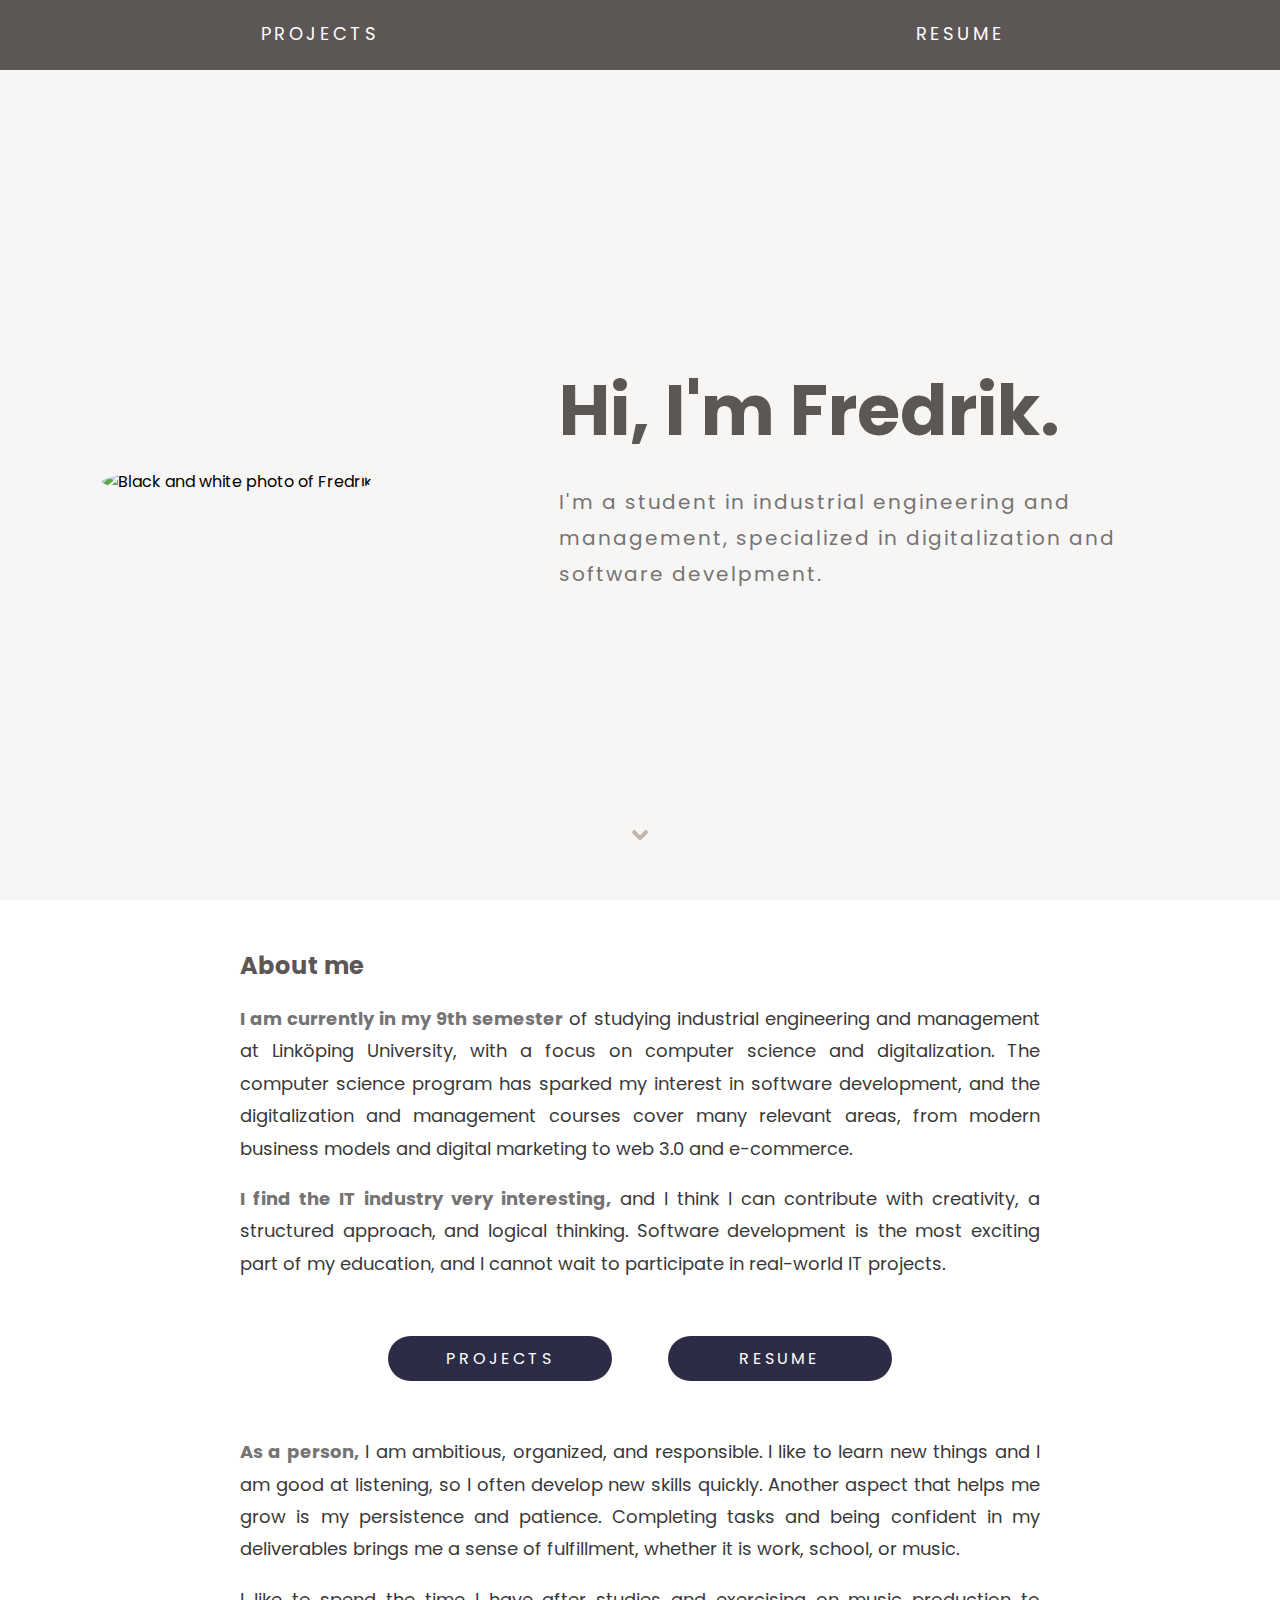
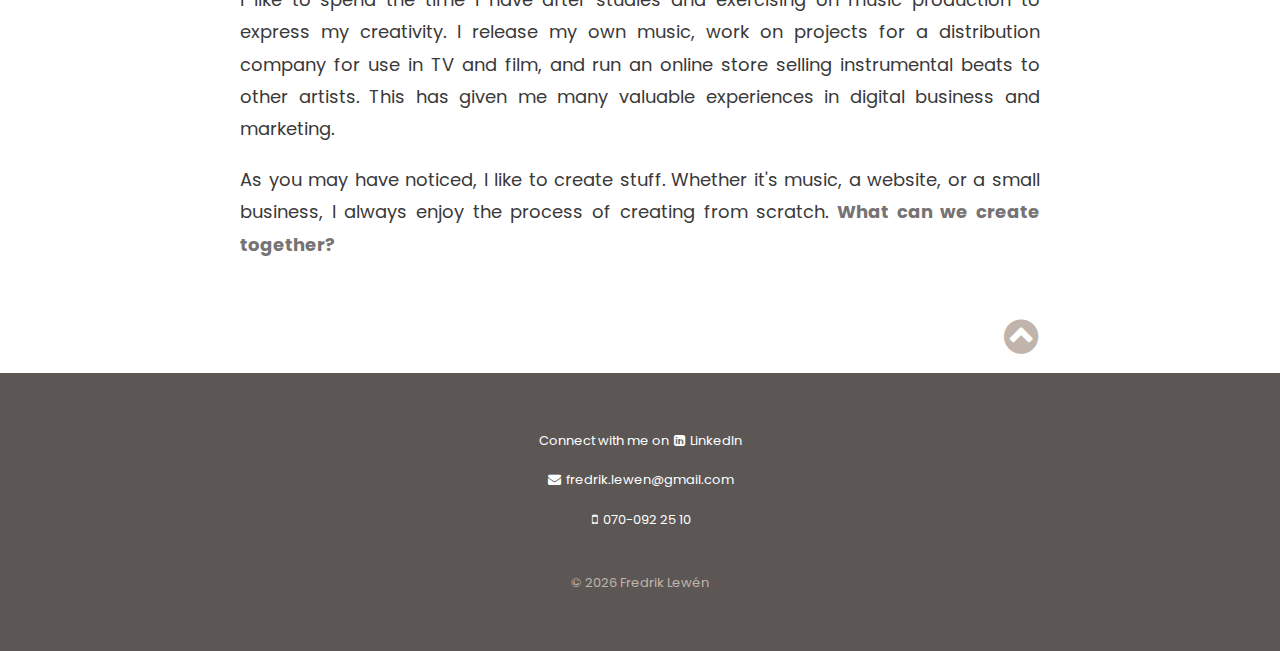
==== index.html @ 08462e17 "Add files via upload" ====
<!DOCTYPE html>
<html lang="en">

<head>
    <meta charset="UTF-8">
    <meta http-equiv="X-UA-Compatible" content="IE=edge">
    <meta name="viewport" content="width=device-width, initial-scale=1.0">
    <title>Fredrik Lewén</title>
    <link rel="stylesheet" href="./style.css">
    <!-- Poppins Font -->
    <link rel="preconnect" href="https://fonts.googleapis.com">
    <link rel="preconnect" href="https://fonts.gstatic.com" crossorigin>
    <link href="https://fonts.googleapis.com/css2?family=Poppins:ital,wght@0,100;0,400;0,700;1,400&display=swap"
        rel="stylesheet">
    <!-- Font Awesome Icons -->
    <link rel="stylesheet" href="https://cdnjs.cloudflare.com/ajax/libs/font-awesome/4.7.0/css/font-awesome.min.css">
    <!-- JS File -->
    <script src="functions.js"></script>
</head>

<body>
    <nav>
        <!-- <a href="./index.html">Fredrik Lewén</a> -->
        <a href="./projects.html">Projects</a>
        <a href="./resume.html">Resume</a>
        <!-- <a href="./about-me.html">About me</a> -->
        <!-- <a href="#" id="nav-toggle" onclick="toggleNav()"><i class="fa fa-bars"></i></a> -->
    </nav>

    <div id="home-div">

        <div id="image-div">
            <img src="./images/fredrik_bw.jpg" alt="Black and white photo of Fredrik">
            <!-- <div id="rectangle"></div>
            <div id="rectangle2"></div> -->
        </div>

        <div id="welcome-div">
            <!-- <h1>Fredrik Lewén</h1> -->
            <h1 id="hi">Hi, I'm Fredrik.</h1>

            <p class="sub-h1">
                I'm a student in industrial engineering and management,
                specialized in digitalization and software develpment.
            
            <!-- I'm an industrial engineering and management student particularly interested in software
                design and development – I love the combination of logic, creativity, and design.             -->            
            </p>
            
                <!-- <p class="sub-h1">
                I'm particularly interested in software design and 
                development – I love the combination of logic, creativity, 
                and design.
            </p> -->
        </div>

        <p id="scroll-down"><i class="fa fa-chevron-down"></i></p>
        
    </div>

    <div id="home-div-2">
        <!-- <h2>Welcome!</h2>
        <p id="welcome-text">
            Here you'll find everything you need to know about me and my projects,
            as well as my education and previous work resumes.
        </p> -->
        
        <h2>About me</h2>
        <div>
            <!-- <h3>Hi, I'm Fredrik.</h3> -->
            <p>
                <!-- I'm an engineering and management student particularly interested in software
                design and development – I love the combination of logic, creativity, and design. -->

                <b>I am currently in my 9th semester</b> of studying industrial engineering and management at Linköping University, with a focus on computer science and digitalization. The computer science program has sparked my interest in software development, and the digitalization and management courses cover many relevant areas, from modern business models and digital marketing to web 3.0 and e-commerce.
            </p>
            
            <p>
                <b>I find the IT industry very interesting,</b> and I think I can contribute with creativity, a structured approach, and logical thinking. Software development is the most exciting part of my education, and I cannot wait to participate in real-world IT projects. 
                <!-- I am, so far, primarily focused on front-end development. -->

                <!-- I find the IT industry very interesting, and I can't wait to contribute with
                my structural approach and logical thinking. Developing web applications has
                without a doubt been the most fun part of my education and it would be really
                exciting to see how companies are working with IT projects.
                As I'm getting closer to graduating, I'm now looking for jobs and internships at companies that I'm
                really interested in and curious about. -->
            </p>
        </div>
        <div id="buttons">
            <a class="btn" href="./projects.html">Projects</a>
            <a class="btn" href="./resume.html">Resume</a>
            <!-- <a class="btn" href="./about-me.html">About me</a> -->
        </div>

        <div>
                <!-- <p>
                    When I'm not studying, I love to make music and run my own business project. 
                    By producing and mixing, I get to use my creativity, and by managing the entire 
                    business side of it, I'm continuously developing new useful skills. 
                </p> -->
                <p>
                    <b>As a person,</b> I am ambitious, organized, and responsible. I like to learn new things and I am good at listening, so I often develop new skills quickly. Another aspect that helps me grow is my persistence and patience. Completing tasks and being confident in my deliverables brings me a sense of fulfillment, whether it is work, school, or music. 
                </p>
                <p>
                    I like to spend the time I have after studies and exercising on music production to express my creativity. I release my own music, work on projects for a distribution company for use in TV and film, and run an online store selling instrumental beats to other artists. This has given me many valuable experiences in digital business and marketing.
                </p>
                <p>
                    As you may have noticed, I like to create stuff. Whether it's music, a website, 
                    or a small business, I always enjoy the process of creating from scratch.
                    <b>What can we create together?</b>
                </p>
        </div>

        <p class="scroll-up"><i class="fa fa-chevron-circle-up"></i></p>
    </div>

    <footer>
        <p>
            Connect with me on
            <a href="https://www.linkedin.com/in/fredrik-lewen/" target="_blank"><i class="fa fa-linkedin-square"></i> 
                LinkedIn</a>
        </p>
        <p><a href="mailto:fredrik.lewen@gmail.com"><i class="fa fa-envelope"></i>
                fredrik.lewen@gmail.com</a></p>
        <p><a href="tel:070-092 25 10"><i class="fa fa-mobile"></i>
                070-092 25 10</a></p>

        <p id="copyright"> &copy;
            <script> document.write(new Date().getFullYear());</script> Fredrik Lewén
        </p>

    </footer>
</body>

</html>
---- style.css ----
:root {
    --main-bg: #c0b4ac;
    --light-bg: #f8f6f5;
    --primary: #5c5755;
    --secondary: #757373;
    --accent-bright: rgb(84, 84, 148);
    --accent-dark: rgb(44, 44, 70);
    --text: #3a3939;
}

html {
    box-sizing: border-box;
    font-family: 'Poppins', sans-serif;
}

*, *::after, *::before {
    box-sizing: border-box;
}

body {
    margin: 0;
}


/* NAVBAR */

nav {
    /* background: linear-gradient(45deg, rgb(37, 37, 114), rgb(87, 28, 87)); */
    background-color: var(--primary);
    display: grid;
    grid-template-rows: 20px;
    grid-template-columns: 1fr 1fr;
    text-align: center;
    height: 70px;
}

nav a {
    color: white;
    text-decoration: none;
    text-transform: uppercase;
    margin: 20px auto;
    font-size: large;
    /* font-weight: 100; */
    letter-spacing: 0.2em;
    transition: transform 300ms;
}

nav a:hover {
    /* font-weight: bold; */
    text-decoration: none;

    /* text-underline-offset: 8px;
    text-decoration-thickness: 2px; */

    transform: translate(0, 0.2em);
}



/* #nav-toggle {
    display: none;
}

nav a {
    display: inline-block;
    text-align: center;
    padding: 14px 10px;
    text-decoration: none;
} 

@media (max-width: 600px) {
    nav a {
        display: none;
    }

    #nav-toggle {
        display: inline-block;
    }
}

#nav-menu {
    display: none;
    position: absolute;
    background-color: #f1f1f1;
    box-shadow: 0px 8px 16px 0px rgba(0,0,0,0.2);
    z-index: 1;
}

nav a {
    display: inline-block;
    text-align: center;
    padding: 14px 10px;
    text-decoration: none;
}

@media (max-width: 600px) {
    nav a:not(#nav-toggle) {
        display: none;
    }

    #nav-toggle {
        display: inline-block;
    }
} */



/* TEXT */

h1 {
    font-size: 50px;
    font-weight: 100;
    letter-spacing: 0.1em;
    text-align: center;
    color: var(--primary);
    margin: 60px auto 0;
    text-transform: uppercase;
    /* font-style: italic; */
}
#hi {
    font-size: 70px;
    text-transform: none;
    text-align: left;
    font-weight: bold;
    letter-spacing: 0;
    margin: 0 auto;
}

/* hr {
    width: 200px;
    height: 1.5px;
    background-color: var(--main-bg);
    border: none;
    margin: 0 auto 30px;
} */

h2 {
    /* font-size: 50px;
    font-weight: 100;
    margin: 50px 0 30px;
    text-align: center;  */
    font-size: x-large;
    font-weight: bold;
    color: var(--primary);
    letter-spacing: 0.02em;
    margin-top: 6%;
}

h3 {
    font-size: 16px;
    font-weight: bold;
    color: var(--primary);
    letter-spacing: 0.02em;
    margin-bottom: 0;
}

b {
    color: var(--secondary);
}

.text-div b {
    color: var(--main-bg);
    font-size: small;
}

p {
    font-size: large;
    line-height: 1.8em;
    color: var(--text);
}

ul {
    list-style-type: square; 
    color: var(--text);
    padding: 0;
    font-size: large;
}
li {
    margin: 1em;
    margin-right: 0;
    padding-left: 2%;
    line-height: 1.8em;
}

.sub-h1 {
    color: var(--secondary);
    font-size: 20px;
    letter-spacing: 0.1em;
}

#dl-pdf {
    /* text-align: center; */
    font-size: small;
    margin-top: 1em;

    position: absolute;
    top: 70px;
    right: 10%;
}
#dl-pdf i {
    margin: 0.5em;
}
#dl-pdf a {
    color: var(--accent-bright);
    text-decoration: none;
    text-transform: uppercase;
    letter-spacing: 0.2em;
    transition: all 300ms;
}
#dl-pdf a:hover {
    /* font-weight: bold; */
    text-decoration: none;
    color: var(--accent-dark);
    /* text-underline-offset: 8px;
    text-decoration-thickness: 2px; */

    transform: translate(0, 0.2em);
    transition: all 300ms;

}



/* DIVS */

.center-div {
    width: 80%;
    margin: 0 auto;
}
.split-div {
    display: flex;
    /* grid-template-rows: 1fr 1fr; */
    /* grid-template-columns: 1fr 1fr; */
    grid-template-columns: repeat(2, 1fr);

    grid-gap: 2em; 
    /* grid-row: 1 / 2; */
}
.split-div:nth-child(2) {
    /* grid-row: 1 / 2; */

    grid-area: 2 / 4 / 4 / 6;

    grid-row-start: 1;
    grid-column-start: 2;
    grid-row-end: 2;
    grid-column-end: 2;
}


.text-div {
    text-align: justify;
    background-color: var(--light-bg);
    /* padding: 0.5em 2em; */
    padding: 1% 5%;
    margin-bottom: 30px;
}

#home-div {
    display: flex;
    flex-direction: row;
    justify-content: center;
    flex-wrap: wrap;
    width: 100%;
    min-height: calc(100vh - 70px);
    padding: 0 8%;
    background-color: var(--light-bg);
}
#image-div {
    width: 35%;
    min-width: 300px;
    margin: auto;
    justify-content: center;
    /* background-color: var(--main-bg); */
}
#image-div img {
    width: 100%;
    height: 100%;
    margin: auto;
    object-fit: cover;
    overflow: hidden;
    border-radius: 50%;
    /* border: 5px solid var(--secondary);
    padding: 4px; */
}
#welcome-div {
    width: 65%;
    /* min-width: 500px; */
    margin: auto;
    padding-left: 80px;
    text-align: left;
}

#home-div-2 {
    width: 800px;
    margin: 40px auto 0;
    /* padding: 5% 16%; */
    min-height: 400px;
    text-align: justify;
}
@media (max-width: 880px) {
    #home-div-2 {
        width: 90%;
    }
}
#welcome-text {
    margin: 0 auto;
}
#scroll-down {
    position: absolute;
    font-size: large;
    color: var(--main-bg);
    top: calc(100vh - 100px);
    cursor: pointer;
}
#scroll-down :hover{
    transition: 200ms;
    background-color: var(--main-bg);
    color: var(--light-bg);
    border-radius: 50px;
    padding: 4px;
}

.scroll-up {
    font-size: 40px;
    width: 40px;
    cursor: pointer;
    text-align: right;
    margin: 40px 0 0 auto;
    color: var(--main-bg);
}
.scroll-up:hover{
    transition: all 200ms;
    color: var(--primary);
}


.flex {
    display: flex;
}

.flex .text-div {
    flex-basis: 67%;
    width: 100%;
}

.flex :first-child {
    flex-basis: 33%;
}


/* IMAGES */

.parallax {
  background-image: url("./images/fredrik_summer.jpg");
  height: 300px;
  background-attachment: fixed;
  background-position: center;
  background-size: cover;
  margin: 50px 0;
}

#electronics-parallax {
    background-image: url("./images/electronics.jpg");
    height: 150px;
    background-attachment: fixed;
    background-position: center;
    background-size: cover;
    margin: 30px 0;
}

#studies-parallax {
    background-image: url("./images/studies.jpg");
    height: 150px;
    background-attachment: fixed;
    background-position: center;
    background-size: cover;
    margin: 30px 0;
}

.flex img {
    width: 94%;
    justify-content: center;
    height: 100%;
    object-fit: cover;
}

/* #rectangle {
    width: 120px;
    height: 15px;
    background: linear-gradient(45deg, rgb(37, 37, 114), rgb(87, 28, 87));
    position: absolute;
    bottom: 350px;
    left: 69%;
}

#rectangle2 {
    width: 60px;
    height: 15px;
    background: linear-gradient(45deg, rgb(37, 37, 114), rgb(87, 28, 87));
    position: absolute;
    bottom: -100px;
    left: 23%;
} */


/* LINKS AND BUTTONS */

p a, li a {
    color: var(--accent-bright);
    /* text-decoration: none; */
    /* text-decoration-thickness: 2px; */
    text-underline-offset: 8px;
    transition: all 300ms;
}
p a:hover, li a:hover {
    text-decoration: underline;
    text-underline-offset: 12px;
    /* text-decoration-thickness: 2px; */
    transition: all 300ms;

}

#buttons {
    text-align: center;
    margin: 0 auto;
    display: grid;
    grid-template-rows: 120px;
    grid-template-columns: 1fr 1fr;
    width: 70%;
}
.btn {
    color: white;
    text-decoration: none;
    /* background: linear-gradient(45deg, var(--accent-dark), var(--accent-bright)); */
    background-color: var(--accent-dark); 
    padding: 10px 0;
    width: 80%;
    margin: auto;
    text-transform: uppercase;
    font-size: medium;
    letter-spacing: 0.2em;
    transition: all .2s linear;
    border-radius: 30px;
    /* border: 2px solid var(--accent-dark); */
}
.btn:hover {
    padding: 14px 44px;
    margin: auto;
    /* color: white;
    background-color: var(--accent-dark); */
}

.back-btn {
    position: absolute;
    font-size: large;
    color: var(--main-bg);
    top: 84px;
    text-decoration: none;
    letter-spacing: 0.1em;
    transition: all 200ms;
    cursor: pointer;
}
.back-btn :hover{
    color: var(--secondary);
    transition: all 200ms;
}


@media(max-width: 700px) {
    #buttons {
        width: 80%;
    }

}
@media(max-width: 560px) {
    /* #buttons {
        width: 100%;
    } */
    .btn {
        padding: 10px 20px;
        font-size: small;
        letter-spacing: 0.2em;
        width: 86%;
    }
    .btn:hover {
        padding: 14px 24px;
    }
}


/* FOOTER */

footer {
    /* background: linear-gradient(45deg, rgb(37, 37, 114), rgb(87, 28, 87)); */
    background-color: var(--primary);
    color: white;
    text-align: center;
    padding: 40px;
    /* margin-top: 80px; */
}

footer a, footer p {
    color: white;
    font-size: small;
    margin: 16px auto;

    text-decoration: none; 

}

/* footer a {
    text-decoration: underline;
    text-underline-offset: 8px;
    text-decoration-thickness: 1px;

    transition: text-underline-offset 200ms;
} */
footer a:hover {
    /* text-underline-offset: 10px;
    text-decoration-thickness: 1px;
    transition: text-underline-offset 200ms; */

    text-decoration: none;
    /* transform: translate(0, 0.2em); */
} 

i {
    margin: 2px;
}


#copyright {
    color: var(--main-bg);
    margin-top: 40px;
}



@media (max-width: 1080px) {
    h1, #hi {
        font-size: 50px;
    }

    .sub-h1 {
        font-size: 16px;
    }

    p, li {
        font-size: medium;
    }
}

@media (max-width: 1020px) {
    
    /* #hi {
        text-align: center;
    } */
    #welcome-div {
        width: 600px; 
        text-align: justify;
        padding: 0;
        margin: 0 auto;
    }
}

@media (max-width: 760px) {
    h1 {
        font-size: 40px;
    }
    .back-btn {
        top: 76px;
    }
    h2 {
        font-size: 18px;
    }
    h3 {
        font-size: 14px;
    }

    p, li {
        font-size: 14px;
    }

    #dl-pdf {
        top: 64px;
        right: 5%;
    }

    .center-div {
        width: 90%;
    }
}

@media (max-width: 500px) {
    h1 {
        margin-top: 30px;
    }
    h1, #hi {
        font-size: 30px;
    }
    .back-btn {
        font-size: medium;
        top: 40px;
    }
    #dl-pdf {
        font-size: 11px;    
        top: 30px;
    }

    #projects-div h2 {
        font-size: 14px;
        margin: 2em 0 1em;
    }

    #welcome-div {
        width: 600px; 
        text-align: left;
    }

    #studies-parallax, #electronics-parallax {
        height: 80px;
    }

}


/* #welcome-div {
    width: 100%; 
    padding: 5%;
    text-align: left;
} */
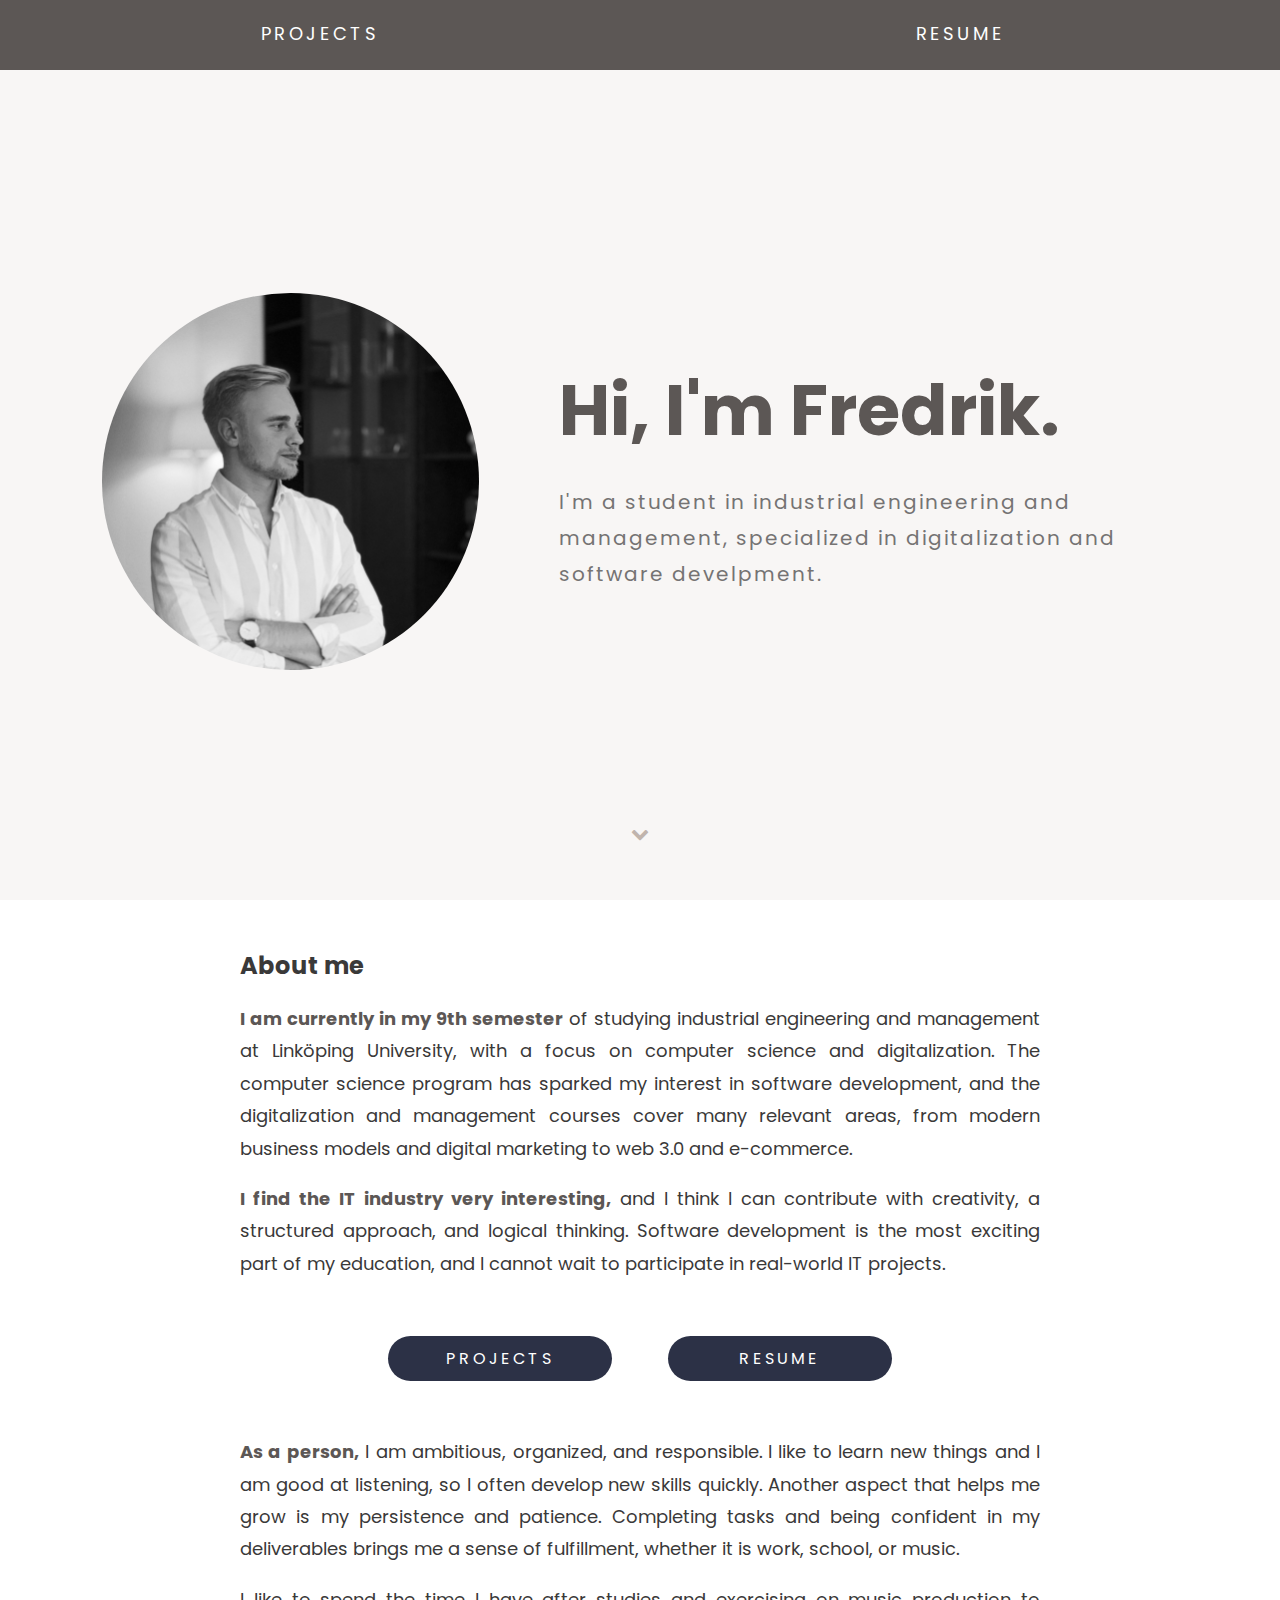
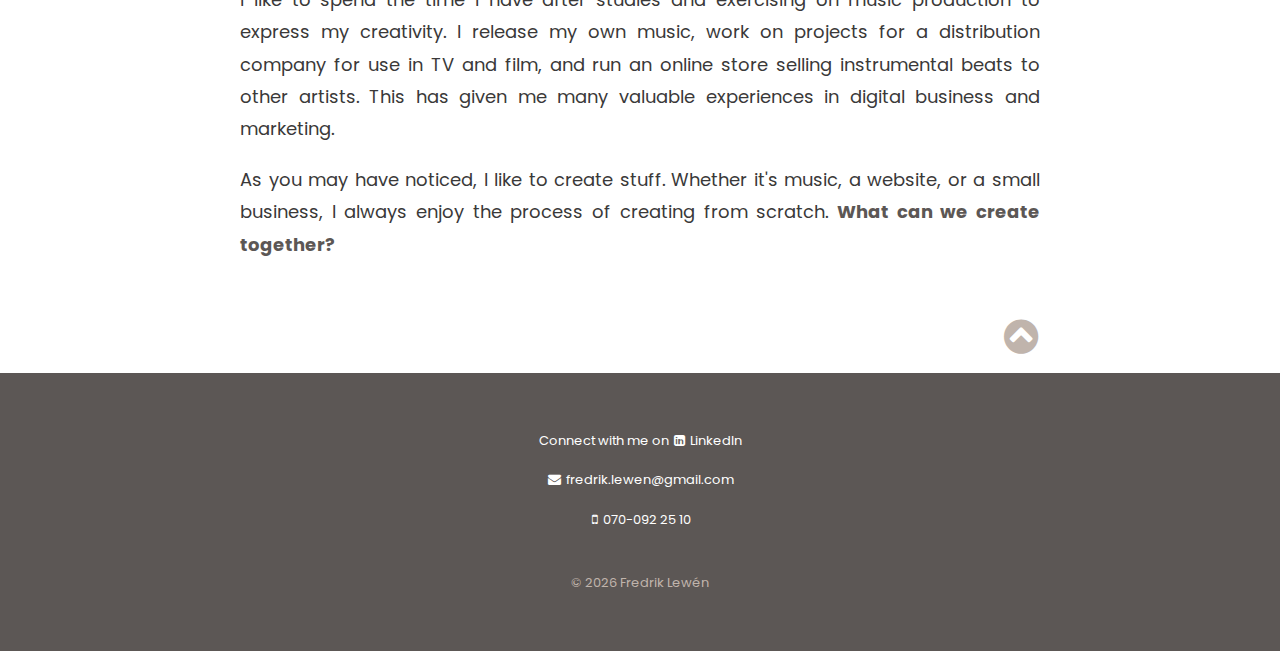
==== commit ca0dfa0d: "Add files via upload" ====
--- a/index.html
+++ b/index.html
@@ -112,6 +112,9 @@
                 </p>
         </div>
 
+        <!-- <div id="email-btn">
+            <a class="btn" href="mailto:fredrik.lewen@gmail.com">Send me an email</a>
+        </div> -->
         <p class="scroll-up"><i class="fa fa-chevron-circle-up"></i></p>
     </div>
 
--- a/style.css
+++ b/style.css
@@ -4,7 +4,7 @@
     --primary: #5c5755;
     --secondary: #757373;
     --accent-bright: rgb(84, 84, 148);
-    --accent-dark: rgb(44, 44, 70);
+    --accent-dark: rgb(44, 49, 70);
     --text: #3a3939;
 }
 
@@ -26,7 +26,7 @@
 
 nav {
     /* background: linear-gradient(45deg, rgb(37, 37, 114), rgb(87, 28, 87)); */
-    background-color: var(--primary);
+    background-color: var(--primary); 
     display: grid;
     grid-template-rows: 20px;
     grid-template-columns: 1fr 1fr;
@@ -141,7 +141,7 @@
     text-align: center;  */
     font-size: x-large;
     font-weight: bold;
-    color: var(--primary);
+    color: var(--text);
     letter-spacing: 0.02em;
     margin-top: 6%;
 }
@@ -152,10 +152,11 @@
     color: var(--primary);
     letter-spacing: 0.02em;
     margin-bottom: 0;
+    text-align: left;
 }
 
 b {
-    color: var(--secondary);
+    color: var(--primary);
 }
 
 .text-div b {
@@ -226,25 +227,6 @@
 .center-div {
     width: 80%;
     margin: 0 auto;
-}
-.split-div {
-    display: flex;
-    /* grid-template-rows: 1fr 1fr; */
-    /* grid-template-columns: 1fr 1fr; */
-    grid-template-columns: repeat(2, 1fr);
-
-    grid-gap: 2em; 
-    /* grid-row: 1 / 2; */
-}
-.split-div:nth-child(2) {
-    /* grid-row: 1 / 2; */
-
-    grid-area: 2 / 4 / 4 / 6;
-
-    grid-row-start: 1;
-    grid-column-start: 2;
-    grid-row-end: 2;
-    grid-column-end: 2;
 }
 
 
@@ -268,7 +250,7 @@
 }
 #image-div {
     width: 35%;
-    min-width: 300px;
+    min-width: 240px;
     margin: auto;
     justify-content: center;
     /* background-color: var(--main-bg); */
@@ -280,6 +262,7 @@
     object-fit: cover;
     overflow: hidden;
     border-radius: 50%;
+    pointer-events: none; 
     /* border: 5px solid var(--secondary);
     padding: 4px; */
 }
@@ -335,33 +318,27 @@
 }
 
 
-.flex {
-    display: flex;
-}
-
-.flex .text-div {
-    flex-basis: 67%;
+.grid {
+    display: grid;
+    grid-template-columns: 2fr 1fr;
+    grid-gap: 2%; 
+}
+
+.grid :nth-child(2) {
+    margin-bottom: 30px;
+}
+
+.grid img {
     width: 100%;
-}
-
-.flex :first-child {
-    flex-basis: 33%;
+    height: 100%;
+    object-fit: cover;
+    pointer-events: none; 
 }
 
 
 /* IMAGES */
 
 .parallax {
-  background-image: url("./images/fredrik_summer.jpg");
-  height: 300px;
-  background-attachment: fixed;
-  background-position: center;
-  background-size: cover;
-  margin: 50px 0;
-}
-
-#electronics-parallax {
-    background-image: url("./images/electronics.jpg");
     height: 150px;
     background-attachment: fixed;
     background-position: center;
@@ -369,20 +346,12 @@
     margin: 30px 0;
 }
 
+#electronics-parallax {
+    background-image: url("./images/electronics.jpg");
+}
+
 #studies-parallax {
     background-image: url("./images/studies.jpg");
-    height: 150px;
-    background-attachment: fixed;
-    background-position: center;
-    background-size: cover;
-    margin: 30px 0;
-}
-
-.flex img {
-    width: 94%;
-    justify-content: center;
-    height: 100%;
-    object-fit: cover;
 }
 
 /* #rectangle {
@@ -418,7 +387,6 @@
     text-underline-offset: 12px;
     /* text-decoration-thickness: 2px; */
     transition: all 300ms;
-
 }
 
 #buttons {
@@ -450,6 +418,17 @@
     /* color: white;
     background-color: var(--accent-dark); */
 }
+#email-btn {
+    width: 100%;
+    margin: 60px auto;
+    text-align: center;
+}
+#email-btn .btn {
+    padding: 10px 50px;
+}
+#email-btn .btn:hover {
+    padding: 14px 54px;
+}
 
 .back-btn {
     position: absolute;
@@ -562,6 +541,18 @@
         padding: 0;
         margin: 0 auto;
     }
+
+    .grid {
+        display:block;
+        grid-template-columns: 1fr;
+        grid-template-rows: 1fr 1fr;
+    }
+    .grid .text-div {
+        margin-bottom: 1em;
+    }
+    .grid img {
+        max-height: 350px; 
+    }
 }
 
 @media (max-width: 760px) {
@@ -593,6 +584,10 @@
 }
 
 @media (max-width: 500px) {
+    nav a:hover {
+        transform: none;
+    }
+
     h1 {
         margin-top: 30px;
     }
@@ -618,8 +613,14 @@
         text-align: left;
     }
 
-    #studies-parallax, #electronics-parallax {
+    .parallax {
         height: 80px;
+        background-attachment: scroll;
+        background-position-y: -80px;
+    }
+
+    #scroll-down {
+        top: calc(100vh - 80px);
     }
 
 }
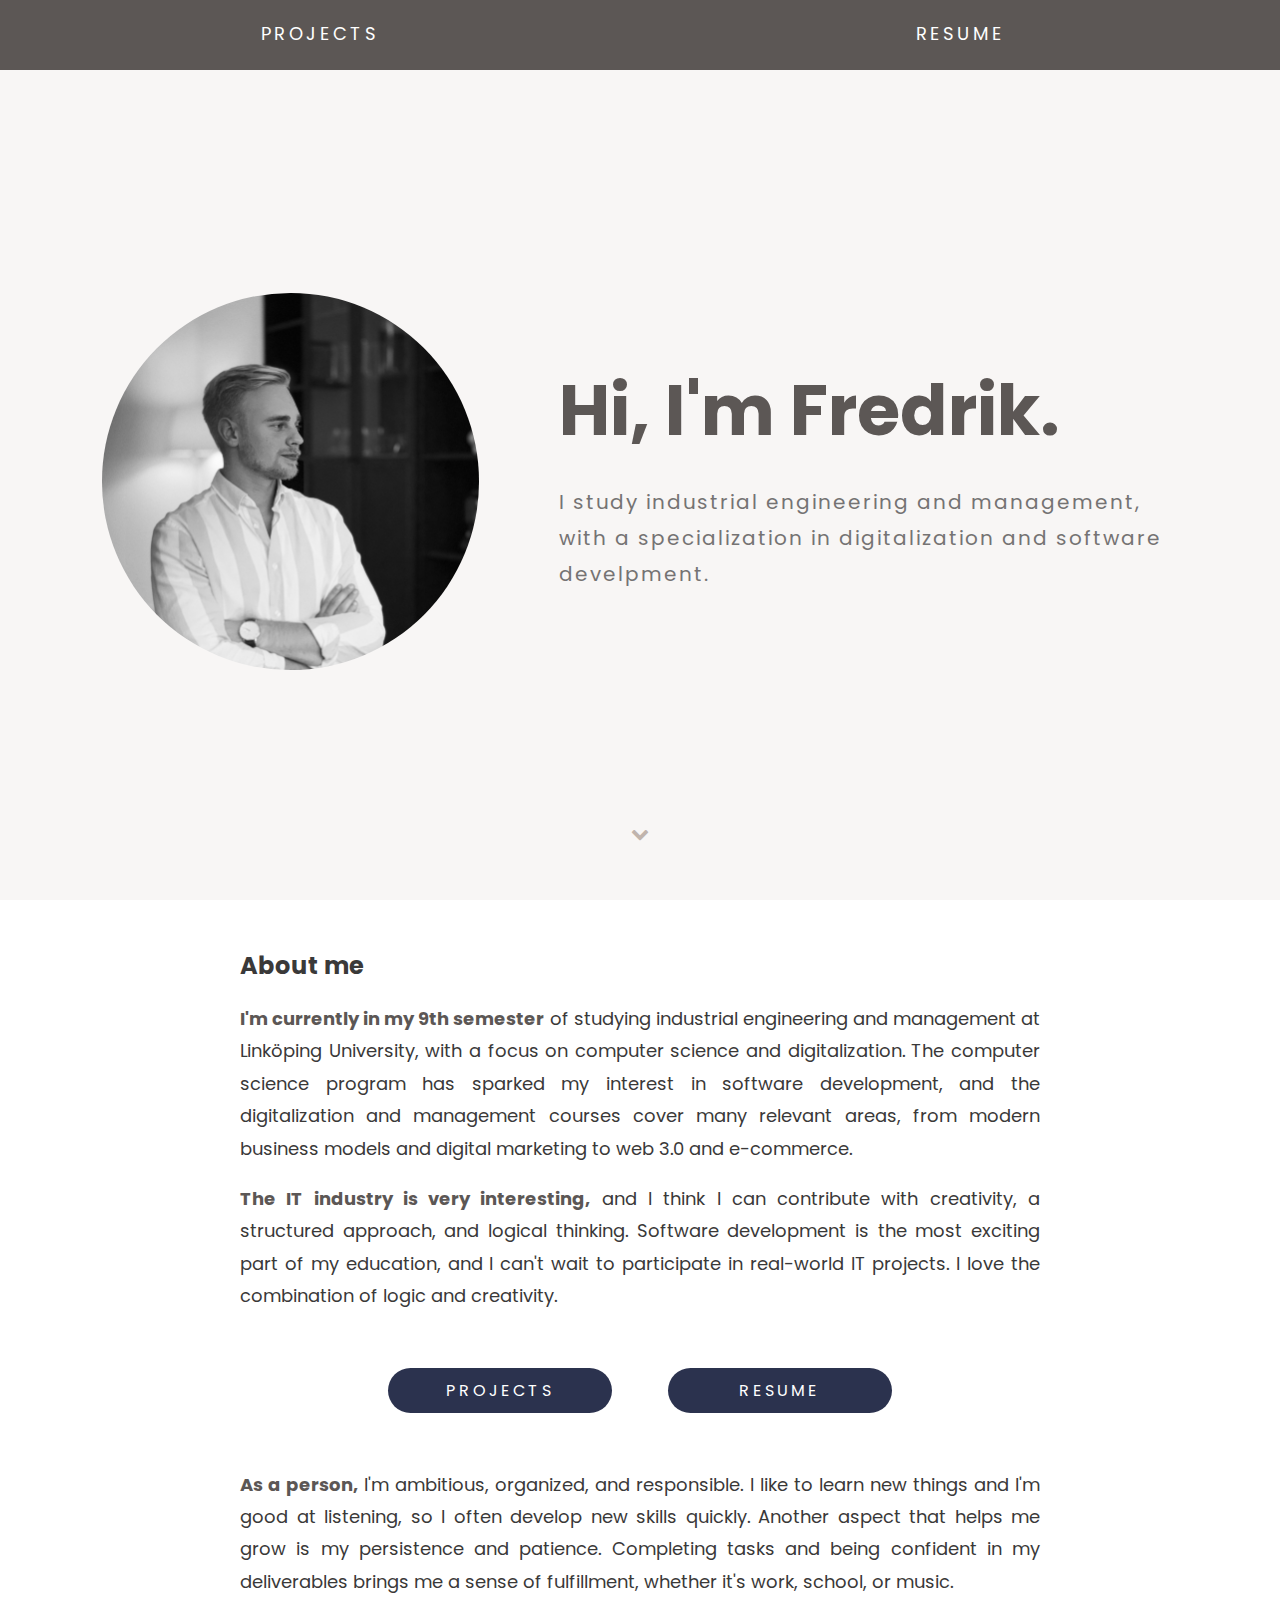
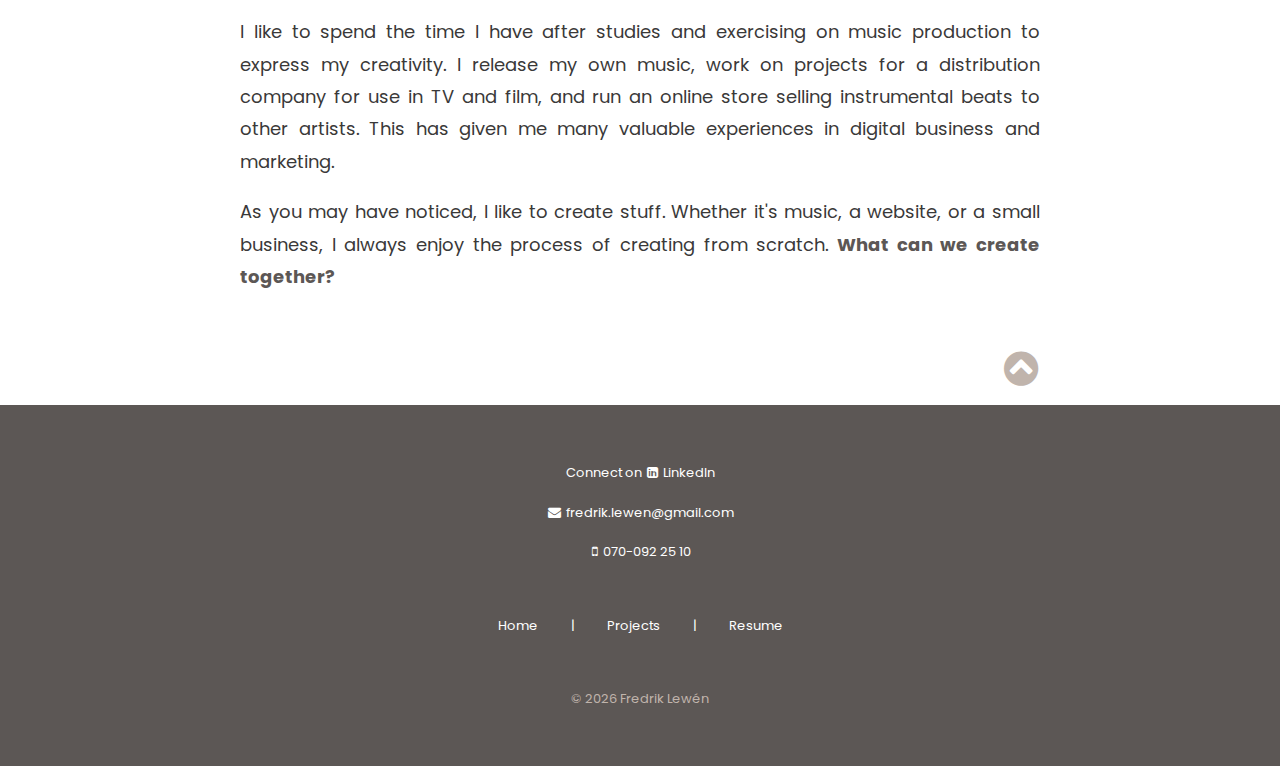
==== commit b03fa282: "Add files via upload" ====
--- a/index.html
+++ b/index.html
@@ -23,8 +23,6 @@
         <!-- <a href="./index.html">Fredrik Lewén</a> -->
         <a href="./projects.html">Projects</a>
         <a href="./resume.html">Resume</a>
-        <!-- <a href="./about-me.html">About me</a> -->
-        <!-- <a href="#" id="nav-toggle" onclick="toggleNav()"><i class="fa fa-bars"></i></a> -->
     </nav>
 
     <div id="home-div">
@@ -36,55 +34,32 @@
         </div>
 
         <div id="welcome-div">
-            <!-- <h1>Fredrik Lewén</h1> -->
             <h1 id="hi">Hi, I'm Fredrik.</h1>
-
             <p class="sub-h1">
-                I'm a student in industrial engineering and management,
-                specialized in digitalization and software develpment.
-            
-            <!-- I'm an industrial engineering and management student particularly interested in software
-                design and development – I love the combination of logic, creativity, and design.             -->            
+                I study industrial engineering and management, with a
+                specialization in digitalization and software develpment.
             </p>
-            
-                <!-- <p class="sub-h1">
-                I'm particularly interested in software design and 
-                development – I love the combination of logic, creativity, 
-                and design.
-            </p> -->
         </div>
 
         <p id="scroll-down"><i class="fa fa-chevron-down"></i></p>
-        
+
     </div>
 
-    <div id="home-div-2">
-        <!-- <h2>Welcome!</h2>
-        <p id="welcome-text">
-            Here you'll find everything you need to know about me and my projects,
-            as well as my education and previous work resumes.
-        </p> -->
-        
+    <div id="about-div">
         <h2>About me</h2>
         <div>
-            <!-- <h3>Hi, I'm Fredrik.</h3> -->
             <p>
-                <!-- I'm an engineering and management student particularly interested in software
-                design and development – I love the combination of logic, creativity, and design. -->
+                <b>I'm currently in my 9th semester</b> of studying industrial engineering and management at Linköping
+                University, with a focus on computer science and digitalization. The computer science program has
+                sparked my interest in software development, and the digitalization and management courses cover many
+                relevant areas, from modern business models and digital marketing to web 3.0 and e-commerce.
+            </p>
 
-                <b>I am currently in my 9th semester</b> of studying industrial engineering and management at Linköping University, with a focus on computer science and digitalization. The computer science program has sparked my interest in software development, and the digitalization and management courses cover many relevant areas, from modern business models and digital marketing to web 3.0 and e-commerce.
-            </p>
-            
             <p>
-                <b>I find the IT industry very interesting,</b> and I think I can contribute with creativity, a structured approach, and logical thinking. Software development is the most exciting part of my education, and I cannot wait to participate in real-world IT projects. 
-                <!-- I am, so far, primarily focused on front-end development. -->
-
-                <!-- I find the IT industry very interesting, and I can't wait to contribute with
-                my structural approach and logical thinking. Developing web applications has
-                without a doubt been the most fun part of my education and it would be really
-                exciting to see how companies are working with IT projects.
-                As I'm getting closer to graduating, I'm now looking for jobs and internships at companies that I'm
-                really interested in and curious about. -->
+                <b>The IT industry is very interesting,</b> and I think I can contribute with creativity, a structured
+                approach, and logical thinking. Software development is the most exciting part of my education, and I
+                can't wait to participate in real-world IT projects. I love the combination of logic and creativity.
+                <!-- I'm, so far, primarily focused on front-end development. -->
             </p>
         </div>
         <div id="buttons">
@@ -94,24 +69,24 @@
         </div>
 
         <div>
-                <!-- <p>
-                    When I'm not studying, I love to make music and run my own business project. 
-                    By producing and mixing, I get to use my creativity, and by managing the entire 
-                    business side of it, I'm continuously developing new useful skills. 
-                </p> -->
-                <p>
-                    <b>As a person,</b> I am ambitious, organized, and responsible. I like to learn new things and I am good at listening, so I often develop new skills quickly. Another aspect that helps me grow is my persistence and patience. Completing tasks and being confident in my deliverables brings me a sense of fulfillment, whether it is work, school, or music. 
-                </p>
-                <p>
-                    I like to spend the time I have after studies and exercising on music production to express my creativity. I release my own music, work on projects for a distribution company for use in TV and film, and run an online store selling instrumental beats to other artists. This has given me many valuable experiences in digital business and marketing.
-                </p>
-                <p>
-                    As you may have noticed, I like to create stuff. Whether it's music, a website, 
-                    or a small business, I always enjoy the process of creating from scratch.
-                    <b>What can we create together?</b>
-                </p>
+            <p>
+                <b>As a person,</b> I'm ambitious, organized, and responsible. I like to learn new things and I'm good
+                at listening, so I often develop new skills quickly. Another aspect that helps me grow is my persistence
+                and patience. Completing tasks and being confident in my deliverables brings me a sense of fulfillment,
+                whether it's work, school, or music.
+            </p>
+            <p>
+                I like to spend the time I have after studies and exercising on music production to express my
+                creativity. I release my own music, work on projects for a distribution company for use in TV and film,
+                and run an online store selling instrumental beats to other artists. This has given me many valuable
+                experiences in digital business and marketing.
+            </p>
+            <p>
+                As you may have noticed, I like to create stuff. Whether it's music, a website,
+                or a small business, I always enjoy the process of creating from scratch.
+                <b>What can we create together?</b>
+            </p>
         </div>
-
         <!-- <div id="email-btn">
             <a class="btn" href="mailto:fredrik.lewen@gmail.com">Send me an email</a>
         </div> -->
@@ -119,20 +94,28 @@
     </div>
 
     <footer>
-        <p>
-            Connect with me on
-            <a href="https://www.linkedin.com/in/fredrik-lewen/" target="_blank"><i class="fa fa-linkedin-square"></i> 
-                LinkedIn</a>
-        </p>
-        <p><a href="mailto:fredrik.lewen@gmail.com"><i class="fa fa-envelope"></i>
-                fredrik.lewen@gmail.com</a></p>
-        <p><a href="tel:070-092 25 10"><i class="fa fa-mobile"></i>
-                070-092 25 10</a></p>
-
+            <div>
+                <p>
+                    <a href="https://www.linkedin.com/in/fredrik-lewen/" target="_blank">
+                        Connect on <i class="fa fa-linkedin-square"></i> LinkedIn</a>
+                </p>
+                <p><a href="mailto:fredrik.lewen@gmail.com"><i class="fa fa-envelope"></i>
+                        fredrik.lewen@gmail.com</a></p>
+                <p><a href="tel:070-092 25 10"><i class="fa fa-mobile"></i>
+                        070-092 25 10</a></p>
+            </div>
+            <div class="links">
+                <p>
+                <a href="./index.html">Home</a>
+                |
+                <a href="./projects.html">Projects</a>
+                |
+                <a href="./resume.html">Resume</a>
+            </p>
+            </div>
         <p id="copyright"> &copy;
             <script> document.write(new Date().getFullYear());</script> Fredrik Lewén
         </p>
-
     </footer>
 </body>
 
--- a/style.css
+++ b/style.css
@@ -3,9 +3,11 @@
     --light-bg: #f8f6f5;
     --primary: #5c5755;
     --secondary: #757373;
-    --accent-bright: rgb(84, 84, 148);
-    --accent-dark: rgb(44, 49, 70);
+    --accent-bright: rgb(62, 72, 131);
+    --accent-dark: rgb(43, 50, 78);
     --text: #3a3939;
+
+    /* --background: linear-gradient(45deg, rgb(37, 37, 114), rgb(87, 28, 87)); */
 }
 
 html {
@@ -25,7 +27,6 @@
 /* NAVBAR */
 
 nav {
-    /* background: linear-gradient(45deg, rgb(37, 37, 114), rgb(87, 28, 87)); */
     background-color: var(--primary); 
     display: grid;
     grid-template-rows: 20px;
@@ -40,69 +41,14 @@
     text-transform: uppercase;
     margin: 20px auto;
     font-size: large;
-    /* font-weight: 100; */
     letter-spacing: 0.2em;
     transition: transform 300ms;
 }
 
 nav a:hover {
-    /* font-weight: bold; */
     text-decoration: none;
-
-    /* text-underline-offset: 8px;
-    text-decoration-thickness: 2px; */
-
     transform: translate(0, 0.2em);
 }
-
-
-
-/* #nav-toggle {
-    display: none;
-}
-
-nav a {
-    display: inline-block;
-    text-align: center;
-    padding: 14px 10px;
-    text-decoration: none;
-} 
-
-@media (max-width: 600px) {
-    nav a {
-        display: none;
-    }
-
-    #nav-toggle {
-        display: inline-block;
-    }
-}
-
-#nav-menu {
-    display: none;
-    position: absolute;
-    background-color: #f1f1f1;
-    box-shadow: 0px 8px 16px 0px rgba(0,0,0,0.2);
-    z-index: 1;
-}
-
-nav a {
-    display: inline-block;
-    text-align: center;
-    padding: 14px 10px;
-    text-decoration: none;
-}
-
-@media (max-width: 600px) {
-    nav a:not(#nav-toggle) {
-        display: none;
-    }
-
-    #nav-toggle {
-        display: inline-block;
-    }
-} */
-
 
 
 /* TEXT */
@@ -115,7 +61,6 @@
     color: var(--primary);
     margin: 60px auto 0;
     text-transform: uppercase;
-    /* font-style: italic; */
 }
 #hi {
     font-size: 70px;
@@ -126,19 +71,7 @@
     margin: 0 auto;
 }
 
-/* hr {
-    width: 200px;
-    height: 1.5px;
-    background-color: var(--main-bg);
-    border: none;
-    margin: 0 auto 30px;
-} */
-
 h2 {
-    /* font-size: 50px;
-    font-weight: 100;
-    margin: 50px 0 30px;
-    text-align: center;  */
     font-size: x-large;
     font-weight: bold;
     color: var(--text);
@@ -190,10 +123,8 @@
 }
 
 #dl-pdf {
-    /* text-align: center; */
     font-size: small;
     margin-top: 1em;
-
     position: absolute;
     top: 70px;
     right: 10%;
@@ -209,31 +140,23 @@
     transition: all 300ms;
 }
 #dl-pdf a:hover {
-    /* font-weight: bold; */
     text-decoration: none;
     color: var(--accent-dark);
-    /* text-underline-offset: 8px;
-    text-decoration-thickness: 2px; */
-
     transform: translate(0, 0.2em);
     transition: all 300ms;
-
-}
-
-
-
-/* DIVS */
+}
+
+
+/* CONTAINERS */
 
 .center-div {
     width: 80%;
     margin: 0 auto;
 }
 
-
 .text-div {
     text-align: justify;
     background-color: var(--light-bg);
-    /* padding: 0.5em 2em; */
     padding: 1% 5%;
     margin-bottom: 30px;
 }
@@ -253,7 +176,6 @@
     min-width: 240px;
     margin: auto;
     justify-content: center;
-    /* background-color: var(--main-bg); */
 }
 #image-div img {
     width: 100%;
@@ -263,32 +185,30 @@
     overflow: hidden;
     border-radius: 50%;
     pointer-events: none; 
-    /* border: 5px solid var(--secondary);
-    padding: 4px; */
 }
 #welcome-div {
     width: 65%;
-    /* min-width: 500px; */
     margin: auto;
     padding-left: 80px;
     text-align: left;
 }
 
-#home-div-2 {
+#about-div {
     width: 800px;
     margin: 40px auto 0;
-    /* padding: 5% 16%; */
     min-height: 400px;
     text-align: justify;
 }
 @media (max-width: 880px) {
-    #home-div-2 {
+    #about-div {
         width: 90%;
     }
 }
+
 #welcome-text {
     margin: 0 auto;
 }
+
 #scroll-down {
     position: absolute;
     font-size: large;
@@ -317,7 +237,6 @@
     color: var(--primary);
 }
 
-
 .grid {
     display: grid;
     grid-template-columns: 2fr 1fr;
@@ -345,11 +264,9 @@
     background-size: cover;
     margin: 30px 0;
 }
-
 #electronics-parallax {
     background-image: url("./images/electronics.jpg");
 }
-
 #studies-parallax {
     background-image: url("./images/studies.jpg");
 }
@@ -362,7 +279,6 @@
     bottom: 350px;
     left: 69%;
 }
-
 #rectangle2 {
     width: 60px;
     height: 15px;
@@ -377,15 +293,12 @@
 
 p a, li a {
     color: var(--accent-bright);
-    /* text-decoration: none; */
-    /* text-decoration-thickness: 2px; */
     text-underline-offset: 8px;
     transition: all 300ms;
 }
 p a:hover, li a:hover {
     text-decoration: underline;
     text-underline-offset: 12px;
-    /* text-decoration-thickness: 2px; */
     transition: all 300ms;
 }
 
@@ -400,7 +313,6 @@
 .btn {
     color: white;
     text-decoration: none;
-    /* background: linear-gradient(45deg, var(--accent-dark), var(--accent-bright)); */
     background-color: var(--accent-dark); 
     padding: 10px 0;
     width: 80%;
@@ -410,14 +322,12 @@
     letter-spacing: 0.2em;
     transition: all .2s linear;
     border-radius: 30px;
-    /* border: 2px solid var(--accent-dark); */
 }
 .btn:hover {
     padding: 14px 44px;
     margin: auto;
-    /* color: white;
-    background-color: var(--accent-dark); */
-}
+}
+
 #email-btn {
     width: 100%;
     margin: 60px auto;
@@ -450,12 +360,8 @@
     #buttons {
         width: 80%;
     }
-
 }
 @media(max-width: 560px) {
-    /* #buttons {
-        width: 100%;
-    } */
     .btn {
         padding: 10px 20px;
         font-size: small;
@@ -471,43 +377,29 @@
 /* FOOTER */
 
 footer {
-    /* background: linear-gradient(45deg, rgb(37, 37, 114), rgb(87, 28, 87)); */
     background-color: var(--primary);
     color: white;
     text-align: center;
     padding: 40px;
-    /* margin-top: 80px; */
-}
-
-footer a, footer p {
+}
+
+footer a, footer a:hover, footer p {
     color: white;
     font-size: small;
     margin: 16px auto;
-
     text-decoration: none; 
-
-}
-
-/* footer a {
-    text-decoration: underline;
-    text-underline-offset: 8px;
-    text-decoration-thickness: 1px;
-
-    transition: text-underline-offset 200ms;
-} */
-footer a:hover {
-    /* text-underline-offset: 10px;
-    text-decoration-thickness: 1px;
-    transition: text-underline-offset 200ms; */
-
-    text-decoration: none;
-    /* transform: translate(0, 0.2em); */
-} 
+}
+
+.links {
+    margin: 50px 0;
+}
+.links a, .links a:hover {
+    margin: 30px;
+}
 
 i {
     margin: 2px;
 }
-
 
 #copyright {
     color: var(--main-bg);
@@ -515,12 +407,10 @@
 }
 
 
-
 @media (max-width: 1080px) {
     h1, #hi {
         font-size: 50px;
     }
-
     .sub-h1 {
         font-size: 16px;
     }
@@ -531,10 +421,6 @@
 }
 
 @media (max-width: 1020px) {
-    
-    /* #hi {
-        text-align: center;
-    } */
     #welcome-div {
         width: 600px; 
         text-align: justify;
@@ -559,18 +445,19 @@
     h1 {
         font-size: 40px;
     }
+    h2 {
+        font-size: 18px;
+    }
+    h3 {
+        font-size: 14px;
+    }
+
+    p, li {
+        font-size: 14px;
+    }
+
     .back-btn {
         top: 76px;
-    }
-    h2 {
-        font-size: 18px;
-    }
-    h3 {
-        font-size: 14px;
-    }
-
-    p, li {
-        font-size: 14px;
     }
 
     #dl-pdf {
@@ -594,6 +481,11 @@
     h1, #hi {
         font-size: 30px;
     }
+    #projects-div h2 {
+        font-size: 14px;
+        margin: 2em 0 1em;
+    }
+
     .back-btn {
         font-size: medium;
         top: 40px;
@@ -602,12 +494,7 @@
         font-size: 11px;    
         top: 30px;
     }
-
-    #projects-div h2 {
-        font-size: 14px;
-        margin: 2em 0 1em;
-    }
-
+    
     #welcome-div {
         width: 600px; 
         text-align: left;
@@ -623,11 +510,8 @@
         top: calc(100vh - 80px);
     }
 
-}
-
-
-/* #welcome-div {
-    width: 100%; 
-    padding: 5%;
-    text-align: left;
-} */+    .links a, .links a:hover {
+        margin: 4%;
+    }
+}
+
